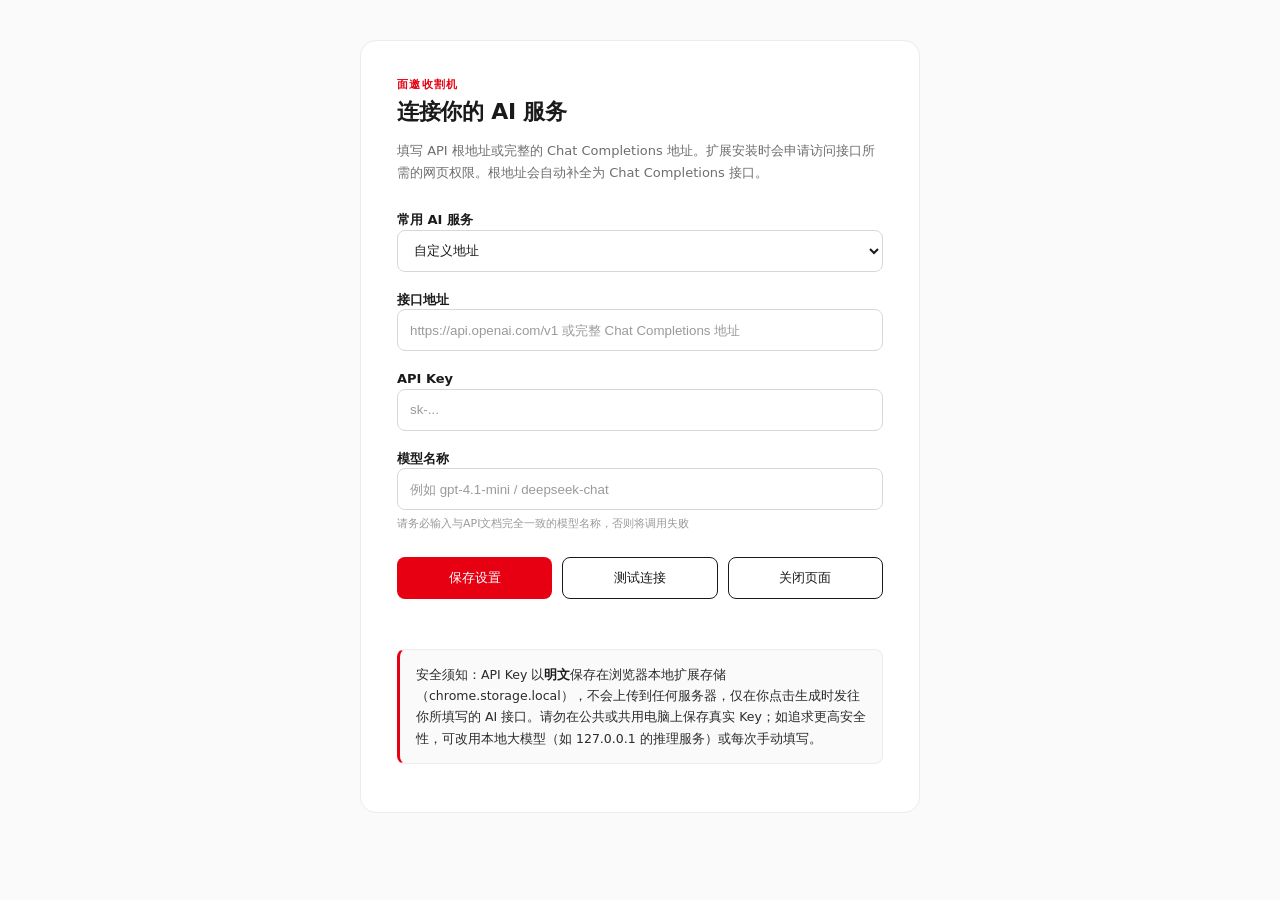
==== options.html @ 76c3f60a "feat: 面邀收割机 Chrome/Edge MV3 侧边栏扩展 - 基于岗位 JD 与简历本地生成面试准备、打招呼语、简历优化 - 纯前端零构建，数据不上传；两步串联（分析→准备）提升质量 - 设" ====
<!doctype html>
<html lang="zh-CN">
<head>
  <meta charset="UTF-8">
  <meta name="viewport" content="width=device-width,initial-scale=1.0">
  <title>设置</title>
  <link rel="stylesheet" href="styles.css">
</head>
<body class="options-body">
  <main class="options-card">
    <p class="eyebrow">面邀收割机</p>
    <h1>连接你的 AI 服务</h1>
    <p class="options-intro">填写 API 根地址或完整的 Chat Completions 地址。扩展安装时会申请访问接口所需的网页权限。根地址会自动补全为 Chat Completions 接口。</p>

    <label>
      常用 AI 服务
      <select id="api-preset">
        <option value="">自定义地址</option>
        <option value="https://api.openai.com/v1">OpenAI</option>
        <option value="https://api.deepseek.com/v1">DeepSeek</option>
        <option value="https://api.moonshot.cn/v1">Moonshot (Kimi)</option>
        <option value="https://open.bigmodel.cn/api/paas/v4">智谱 GLM</option>
        <option value="https://dashscope.aliyuncs.com/compatible-mode/v1">通义千问</option>
        <option value="https://ark.cn-beijing.volces.com/api/v3">豆包 (字节)</option>
        <option value="https://api.anthropic.com/v1">Anthropic (Claude)</option>
      </select>
    </label>

    <label>
      接口地址
      <input id="api-url" type="url" placeholder="https://api.openai.com/v1 或完整 Chat Completions 地址">
    </label>

    <label>
      API Key
      <input id="api-key" type="password" placeholder="sk-...">
    </label>

    <label>
      模型名称
      <input id="model" type="text" placeholder="例如 gpt-4.1-mini / deepseek-chat">
      <small class="model-hint">请务必输入与API文档完全一致的模型名称，否则将调用失败</small>
    </label>

    <div class="options-actions">
      <button id="save-settings" class="button button-primary">保存设置</button>
      <button id="test-connection" class="button button-secondary">测试连接</button>
      <button id="close-options" class="button button-secondary">关闭页面</button>
    </div>
    <p id="settings-status" class="status-message"></p>

    <p class="options-notice">
      安全须知：API Key 以<strong>明文</strong>保存在浏览器本地扩展存储（chrome.storage.local），不会上传到任何服务器，仅在你点击生成时发往你所填写的 AI 接口。请勿在公共或共用电脑上保存真实 Key；如追求更高安全性，可改用本地大模型（如 127.0.0.1 的推理服务）或每次手动填写。
    </p>
  </main>
  <script src="common.js"></script>
  <script src="options.js"></script>
</body>
</html>
---- styles.css ----
:root {
  --ink: #1A1A1A;
  --ink-2: #2B2B2B;
  --muted: #6E6E6E;
  --faint: #9A9A9A;
  --line: #ECECEC;
  --line-strong: #D8D8D8;
  --paper: #FFFFFF;
  --card: #FFFFFF;
  --soft: #FAFAFA;
  --accent: #E60012;
  --accent-dark: #C2000F;
  --accent-soft: #FDE8E8;
  --radius: 12px;
  --radius-sm: 8px;
  --radius-lg: 16px;
  font-family: -apple-system, BlinkMacSystemFont, "PingFang SC", "Microsoft YaHei", "Segoe UI", system-ui, sans-serif;
  color: var(--ink);
  -webkit-font-smoothing: antialiased;
}

* {
  box-sizing: border-box;
}

body {
  margin: 0;
  background: var(--paper);
  color: var(--ink);
  font-size: 14px;
  line-height: 1.5;
}

/* ── Side-panel layout ───────────────────────── */

.app-shell {
  width: 100%;
  max-width: 980px;
  min-height: 100dvh;
  margin: 0 auto;
  padding: 22px 20px 36px;
}

.topbar {
  display: flex;
  align-items: flex-start;
  gap: 12px;
  padding-bottom: 22px;
  border-bottom: 1px solid var(--line);
}

.brand-mark {
  width: 36px;
  height: 36px;
  display: grid;
  place-items: center;
  flex-shrink: 0;
}

.brand-mark img {
  display: block;
  width: 100%;
  height: 100%;
}

.topbar h1 {
  font-size: 22px;
  font-weight: 700;
  letter-spacing: -.3px;
  line-height: 1.25;
  margin: 2px 0 0;
  color: var(--ink);
}

.result-header h2,
.options-card h1 {
  font-size: 22px;
  font-weight: 700;
  letter-spacing: -.3px;
  line-height: 1.3;
  margin: 4px 0 0;
  color: var(--ink);
}

.eyebrow {
  margin: 0;
  color: var(--accent);
  font-size: 11px;
  font-weight: 700;
  letter-spacing: .12em;
}

.settings-link {
  margin-left: auto;
  color: var(--muted);
  font-size: 13px;
  text-decoration: none;
  padding: 4px 10px;
  border-radius: 999px;
  border: 1px solid var(--line);
  white-space: nowrap;
  transition: .15s;
}

.settings-link:hover,
.text-button:hover {
  color: var(--ink);
  border-color: var(--ink);
}

.panel-hint {
  margin: 6px 0 0;
  color: var(--muted);
  font-size: 13px;
  line-height: 1.55;
}

.copy-state {
  display: inline-block;
  margin: 10px 0 0;
  padding: 4px 10px;
  border-radius: 999px;
  background: var(--accent-soft);
  color: var(--accent);
  font-size: 11px;
  font-weight: 600;
}

/* ── Tabs ──────────────────────────────────── */

.tabs {
  display: flex;
  gap: 2px;
  border-bottom: 1px solid var(--line);
  margin: 0 0 2px;
  padding: 0 2px;
}

.tab {
  appearance: none;
  border: 0;
  background: transparent;
  padding: 11px 16px 13px;
  font: 600 14px inherit;
  color: var(--muted);
  cursor: pointer;
  border-bottom: 2px solid transparent;
  margin-bottom: -1px;
  transition: color .15s, border-color .15s;
}

.tab:hover {
  color: var(--ink);
}

.tab.is-active {
  color: var(--ink);
  border-bottom-color: var(--accent);
}

.tab-panel {
  padding-top: 20px;
}

/* ── Step headings ───────────────────────────── */

.workspace {
  padding: 20px 0 16px;
}

.step-heading {
  display: flex;
  align-items: flex-start;
  gap: 12px;
  margin-bottom: 14px;
}

.step-num {
  flex: none;
  width: 26px;
  height: 26px;
  border-radius: 50%;
  background: var(--ink);
  color: #fff;
  font-size: 12px;
  font-weight: 700;
  display: grid;
  place-items: center;
  margin-top: 1px;
}

.step-text {
  min-width: 0;
  flex: 1;
}

.step-heading h2 {
  font-size: 15px;
  font-weight: 700;
  margin: 0;
  color: var(--ink);
}

.step-heading em {
  font-size: 11px;
  font-style: normal;
  font-weight: 600;
  color: var(--muted);
  background: var(--soft);
  padding: 3px 8px;
  border-radius: 999px;
  border: 1px solid var(--line);
}

.step-sub {
  margin: 3px 0 0;
  font-size: 12px;
  color: var(--muted);
  line-height: 1.5;
}

.resume-workspace {
  border-top: 1px solid var(--line);
  padding-top: 24px;
  margin-top: 8px;
}

.job-heading {
  margin-bottom: 10px;
}

/* ── Inputs ──────────────────────────────────── */

textarea {
  display: block;
  width: 100%;
  height: 140px;
  resize: vertical;
  border: 1px solid var(--line-strong);
  border-radius: var(--radius);
  background: var(--card);
  padding: 14px 15px;
  color: var(--ink);
  font: 14px/1.65 inherit;
  outline: 0;
  transition: border-color .15s, box-shadow .15s;
}

textarea:focus,
input:focus,
select:focus {
  border-color: var(--accent);
  box-shadow: 0 0 0 3px rgba(230, 0, 18, .12);
}

textarea::placeholder,
input::placeholder {
  color: var(--faint);
}

input[type="text"],
input[type="password"],
input[type="url"] {
  display: block;
  width: 100%;
  height: 42px;
  border: 1px solid var(--line-strong);
  border-radius: var(--radius-sm);
  background: var(--card);
  padding: 0 12px;
  color: var(--ink);
  font: 14px inherit;
  outline: 0;
  transition: border-color .15s, box-shadow .15s;
}

select {
  display: block;
  width: 100%;
  height: 42px;
  border: 1px solid var(--line-strong);
  border-radius: var(--radius-sm);
  background: var(--card);
  color: var(--ink);
  padding: 0 12px;
  font: 14px inherit;
  cursor: pointer;
}

.textarea-wrap {
  position: relative;
}

.textarea-wrap textarea {
  padding-right: 44px;
}

.input-footer {
  display: flex;
  justify-content: space-between;
  gap: 12px;
  margin: 8px 2px 0;
  color: var(--faint);
  font-size: 11px;
}

.input-footer span:last-child {
  text-align: right;
}

/* ── Upload zone ─────────────────────────────── */

.upload-zone {
  min-height: 70px;
  border: 1px dashed var(--line-strong);
  border-radius: var(--radius);
  display: flex;
  align-items: center;
  gap: 12px;
  padding: 12px 15px;
  background: var(--paper);
  cursor: pointer;
  transition: .15s;
}

.upload-zone:hover {
  border-color: var(--accent);
  background: var(--accent-soft);
}

.upload-icon {
  width: 36px;
  height: 36px;
  display: grid;
  place-items: center;
  border-radius: 10px;
  background: var(--soft);
  color: var(--ink);
  border: 1px solid var(--line);
  font-weight: 700;
  font-size: 18px;
  flex-shrink: 0;
}

.upload-icon.type-pdf,
.upload-icon.type-word,
.upload-icon.type-md,
.upload-icon.type-txt {
  background: var(--ink);
  color: #fff;
  border-color: var(--ink);
  font-size: 13px;
}

.upload-text {
  flex: 1;
  min-width: 0;
}

.upload-zone strong,
.upload-zone small {
  display: block;
}

.upload-zone strong {
  font-size: 13px;
  font-weight: 600;
  color: var(--ink);
}

.upload-zone small {
  font-size: 11px;
  color: var(--muted);
  margin-top: 3px;
}

.file-note {
  min-height: 16px;
  margin: 8px 0 0;
  font-size: 12px;
  color: var(--muted);
}

/* ── Buttons ─────────────────────────────────── */

.action-row {
  display: flex;
  gap: 10px;
  margin-top: 16px;
}

.button {
  min-height: 42px;
  border-radius: var(--radius-sm);
  border: 1px solid transparent;
  padding: 0 18px;
  font: 600 13.5px inherit;
  cursor: pointer;
  transition: .12s;
  display: inline-flex;
  align-items: center;
  justify-content: center;
}

.button:active {
  transform: translateY(1px);
}

.button-primary {
  background: var(--accent);
  color: #fff;
}

.button-primary:hover {
  background: var(--accent-dark);
}

.button-secondary {
  background: var(--paper);
  border-color: var(--ink);
  color: var(--ink);
}

.button-secondary:hover {
  background: var(--ink);
  color: #fff;
}

.text-button {
  border: 0;
  background: transparent;
  color: var(--muted);
  font: 600 12px inherit;
  cursor: pointer;
  padding: 4px 0;
  transition: color .12s;
}

.result-actions {
  display: flex;
  align-items: center;
  gap: 14px;
  flex-shrink: 0;
}

.text-button.export {
  color: var(--accent);
}

.text-button.export:hover {
  color: #b3000e;
}

/* 结果头部操作按钮：做成清晰的胶囊，避免被误认为纯文本 */
.result-actions .text-button {
  border: 1px solid var(--line-strong);
  border-radius: 999px;
  padding: 6px 14px;
  background: var(--paper);
  color: var(--ink);
  font-size: 12.5px;
  line-height: 1.4;
}

.result-actions .text-button:hover {
  border-color: var(--ink);
  color: var(--ink);
}

.result-actions .text-button.export {
  color: var(--accent);
  border-color: var(--accent);
}

.result-actions .text-button.export:hover {
  background: var(--accent);
  color: #fff;
  border-color: var(--accent);
}

.cancel-button {
  margin-left: auto;
  border: 0;
  background: transparent;
  color: var(--muted);
  font: 600 12px inherit;
  cursor: pointer;
  padding: 4px 0;
}

.cancel-button:hover {
  color: var(--accent);
}

.clear-job {
  position: absolute;
  right: 10px;
  bottom: 10px;
  width: 26px;
  height: 26px;
  border: 0;
  border-radius: 7px;
  background: transparent;
  color: var(--faint);
  font: 400 20px/20px Arial, sans-serif;
  cursor: pointer;
  display: grid;
  place-items: center;
}

.clear-resume {
  position: static;
  flex: none;
  margin-left: auto;
  width: 26px;
  height: 26px;
  border: 0;
  border-radius: 7px;
  background: transparent;
  color: var(--faint);
  font: 400 20px/20px Arial, sans-serif;
  cursor: pointer;
  display: grid;
  place-items: center;
}

.clear-job:hover,
.clear-resume:hover {
  background: var(--soft);
  color: var(--ink);
}

.status-message {
  min-height: 18px;
  margin: 10px 0 0;
  font-size: 12px;
  color: var(--muted);
}

/* ── Empty state ─────────────────────────────── */

.empty-state {
  border-top: 1px solid var(--line);
  padding: 32px 0 14px;
}

.empty-line {
  height: 10px;
  width: 42%;
  border-radius: 999px;
  background: var(--soft);
  margin-bottom: 10px;
}

.empty-line.short {
  width: 28%;
  margin-bottom: 18px;
}

.empty-state p {
  margin: 0;
  color: var(--muted);
  font-size: 13px;
}

/* ── Results ─────────────────────────────────── */

.results {
  border-top: 1px solid var(--line);
  padding-top: 22px;
}

.result-card {
  border: 1px solid var(--line);
  border-radius: var(--radius-lg);
  background: var(--card);
  box-shadow: 0 1px 3px rgba(0, 0, 0, .05);
  padding: 2px 16px;
}

.result-header {
  display: flex;
  justify-content: space-between;
  align-items: flex-start;
  margin-bottom: 16px;
  gap: 12px;
}

.result-section {
  background: transparent;
  border: 0;
  border-bottom: 1px solid var(--line);
  border-radius: 0;
  padding: 16px 2px;
  margin: 0;
  position: relative;
  box-shadow: none;
}

.result-section:last-child {
  border-bottom: 0;
}

.result-section.divider {
  background: var(--ink);
  border: 0;
  border-radius: var(--radius-sm);
  text-align: center;
  padding: 11px 14px;
  margin: 14px 2px;
  color: #fff;
}

.result-section.divider h3 {
  color: #fff;
  margin: 0;
  font-size: 12.5px;
  letter-spacing: .1em;
  font-weight: 600;
}

.result-section.divider h3::after {
  content: none;
}

.result-section.divider .copy-section {
  display: none;
}

.result-section.paragraph {
  background: transparent;
  border: 0;
  border-bottom: 1px solid var(--line);
  padding: 14px 2px;
  margin: 0;
}

.result-section.paragraph:last-child {
  border-bottom: 0;
}

.result-section.paragraph h3 {
  font-size: 14px;
  font-weight: 700;
  color: var(--ink);
  margin: 0 0 6px;
  cursor: default;
}

.result-section.paragraph h3::after {
  content: none;
}

.result-section.paragraph p {
  color: var(--ink-2);
  font-size: 13px;
  line-height: 1.68;
  margin: 0 0 8px;
  white-space: pre-wrap;
}

.result-section.paragraph .copy-section {
  display: none;
}

.result-section.suggestion {
  border-left: 3px solid var(--accent);
  background: var(--accent-soft);
  border-radius: var(--radius-sm);
  padding: 14px 16px;
  margin: 14px 2px;
  border-bottom: 0;
}

.result-section h3 {
  font-size: 14px;
  font-weight: 700;
  margin: 0 0 10px;
  cursor: pointer;
  user-select: none;
  display: flex;
  justify-content: space-between;
  align-items: center;
  gap: 8px;
  color: var(--ink);
}

/* 超长板块：标题吸顶，滚动时始终能看到当前在看哪一块 */
.result-section:not(.paragraph):not(.divider) h3 {
  position: sticky;
  top: 0;
  background: var(--card);
  z-index: 2;
  padding-top: 2px;
  box-shadow: 0 8px 8px -8px rgba(0, 0, 0, .1);
}

.result-section h3::after {
  content: '收起';
  font-size: 11px;
  font-weight: 500;
  color: var(--faint);
  flex-shrink: 0;
}

.result-section.collapsed h3 {
  margin-bottom: 0;
}

.result-section.collapsed h3::after {
  content: '展开';
}

.result-section.collapsed p,
.result-section.collapsed ul {
  display: none;
}

.result-section p,
.result-section li {
  font-size: 13.5px;
  line-height: 1.72;
  color: var(--ink-2);
  overflow-wrap: break-word;
  word-break: break-word;
}

.result-section p {
  margin: 0;
  white-space: pre-wrap;
}

.result-section ul {
  padding-left: 16px;
  margin: 0;
  border-left: 2px solid var(--line-strong);
}

.result-section li {
  padding-left: 4px;
}

.result-section li + li {
  margin-top: 10px;
}

.result-section li::marker {
  color: var(--accent);
}

.result-section li strong {
  color: var(--ink);
  font-weight: 700;
}

.result-section .copy-section {
  position: relative;
  width: 24px;
  height: 24px;
  border: 0;
  border-radius: 6px;
  background: transparent;
  cursor: pointer;
  opacity: .45;
  transition: opacity .15s, background .12s;
  display: grid;
  place-items: center;
  padding: 0;
  margin-right: 6px;
  flex-shrink: 0;
}

.result-section .copy-section img {
  width: 14px;
  height: 14px;
  display: block;
  opacity: .55;
  filter: grayscale(1);
}

.result-section:hover .copy-section {
  opacity: 1;
}

.result-section .copy-section:hover {
  background: var(--soft);
}

.result-section .copy-section:hover img {
  opacity: 1;
}

.result-section .copy-section::after {
  content: '已复制';
  position: absolute;
  top: -26px;
  right: 0;
  background: var(--ink);
  color: #fff;
  font-size: 10px;
  padding: 3px 7px;
  border-radius: 4px;
  white-space: nowrap;
  pointer-events: none;
  opacity: 0;
  transition: opacity .2s;
}

.result-section .copy-section.copied::after {
  opacity: 1;
}

.result-section.collapsed .copy-section {
  display: none;
}

/* ── Loading shimmer ─────────────────────────── */

.loading-card {
  background: var(--card);
  border: 1px solid var(--line);
  border-radius: var(--radius);
  padding: 16px;
  margin-bottom: 10px;
}

.loading-card i {
  height: 11px;
  display: block;
  border-radius: 999px;
  background: linear-gradient(90deg, #F0F0F0, #FAFAFA, #F0F0F0);
  background-size: 200% 100%;
  animation: shine 1.2s infinite;
  margin-bottom: 10px;
}

.loading-card i:nth-child(2) {
  width: 84%;
}

.loading-card i:nth-child(3) {
  width: 66%;
  margin-bottom: 0;
}

@keyframes shine {
  to {
    background-position: -200% 0;
  }
}

/* ── Generating status ───────────────────────── */

.generating-status {
  display: flex;
  align-items: center;
  gap: 12px;
  margin: 14px 0 4px;
  padding: 14px 16px;
  border: 1px solid var(--line);
  border-radius: var(--radius);
  background: var(--soft);
}

.generation-mark {
  width: 8px;
  height: 8px;
  border-radius: 50%;
  background: var(--accent);
  box-shadow: 0 0 0 4px rgba(230, 0, 18, .14);
  flex: none;
  animation: pulse 1.4s ease-in-out infinite;
}

@keyframes pulse {
  0%, 100% {
    box-shadow: 0 0 0 4px rgba(230, 0, 18, .14);
  }
  50% {
    box-shadow: 0 0 0 7px rgba(230, 0, 18, .06);
  }
}

.generating-status strong {
  display: block;
  font-size: 12.5px;
  color: var(--ink);
  font-weight: 600;
}

.generating-status p {
  min-height: 18px;
  margin: 3px 0 0;
  color: var(--muted);
  font-size: 12px;
  line-height: 1.45;
  animation: message-in .25s ease;
}

@keyframes message-in {
  from {
    opacity: 0;
    transform: translateY(2px);
  }
  to {
    opacity: 1;
    transform: translateY(0);
  }
}

@media (prefers-reduced-motion: reduce) {
  .generating-status p,
  .generation-mark {
    animation: none;
  }
}

/* ── Options page ────────────────────────────── */

.options-body {
  min-height: 100vh;
  display: grid;
  place-items: start center;
  padding: 40px 20px;
  background: var(--soft);
}

.options-card {
  width: min(560px, 100%);
  padding: 36px;
  border: 1px solid var(--line);
  border-radius: var(--radius-lg);
  background: var(--card);
}

.options-intro {
  font-size: 13px;
  line-height: 1.7;
  color: var(--muted);
  margin: 14px 0 26px;
}

.options-card label {
  display: block;
  font-size: 13px;
  font-weight: 600;
  margin: 18px 0 0;
  color: var(--ink);
}

.options-actions {
  display: flex;
  gap: 10px;
  margin-top: 24px;
}

.options-actions .button {
  flex: 1;
}

.options-card .button {
  margin-top: 0;
}

.model-hint {
  display: block;
  font-size: 11px;
  color: var(--faint);
  font-weight: 400;
  margin-top: 6px;
}

/* ── Footer ──────────────────────────────────── */

.app-footer {
  margin-top: 30px;
  padding-top: 14px;
  border-top: 1px solid var(--line);
  text-align: center;
  font-size: 11px;
  color: var(--faint);
}

.app-footer .copy-state {
  display: inline;
  margin: 0;
  padding: 0;
  background: transparent;
  color: var(--faint);
  font-weight: 500;
}

/* ── Responsive ──────────────────────────────── */

@media (max-width: 600px) {
  .app-shell {
    padding: 18px 14px 28px;
  }

  .topbar h1 {
    font-size: 19px;
  }

  .panel-hint {
    font-size: 12.5px;
  }

  .action-row {
    flex-direction: column;
  }

  .button {
    width: 100%;
  }

  .options-card {
    padding: 24px;
  }
}

/* ── 设置页安全须知 ──────────────────── */

.options-notice {
  margin-top: 22px;
  padding: 14px 16px;
  border: 1px solid var(--line);
  border-left: 3px solid var(--accent);
  border-radius: var(--radius-sm);
  background: var(--soft);
  font-size: 12.5px;
  line-height: 1.7;
  color: var(--ink-2);
}
.options-notice strong {
  color: var(--ink);
  font-weight: 700;
}
.button-sm {
  padding: 9px 16px;
  font-size: 13px;
  flex-shrink: 0;
}
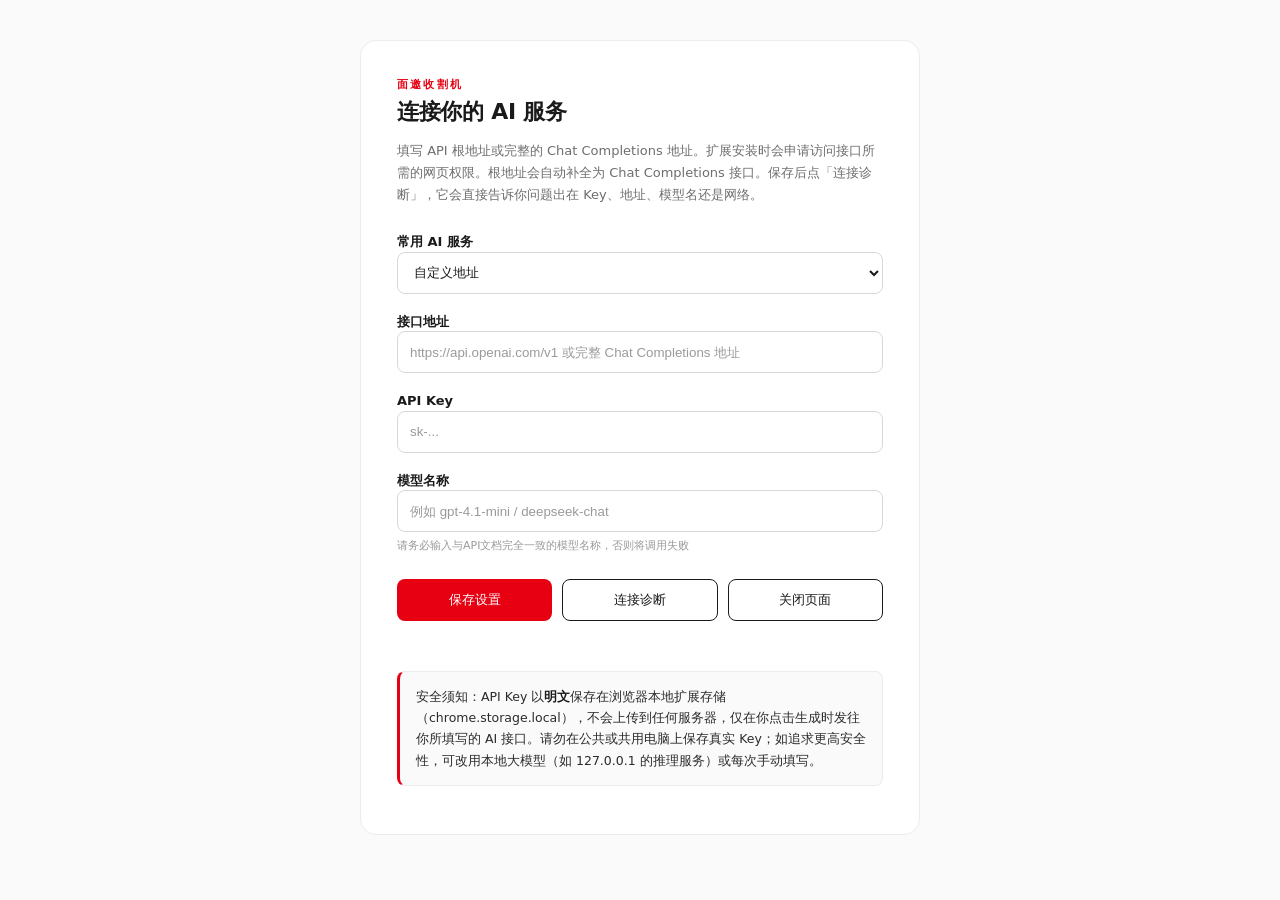
==== commit c299ab85: "feat: v1.5.3 — 网申预填四轮真机修复 + 简历结构化提取重做 网申预填（v1.3 → v1.5.3，依据三轮真实网申页诊断报告迭代）： - 通用语义引擎 form-fill.js：52 " ====
--- a/options.html
+++ b/options.html
@@ -10,7 +10,7 @@
   <main class="options-card">
     <p class="eyebrow">面邀收割机</p>
     <h1>连接你的 AI 服务</h1>
-    <p class="options-intro">填写 API 根地址或完整的 Chat Completions 地址。扩展安装时会申请访问接口所需的网页权限。根地址会自动补全为 Chat Completions 接口。</p>
+    <p class="options-intro">填写 API 根地址或完整的 Chat Completions 地址。扩展安装时会申请访问接口所需的网页权限。根地址会自动补全为 Chat Completions 接口。保存后点「连接诊断」，它会直接告诉你问题出在 Key、地址、模型名还是网络。</p>
 
     <label>
       常用 AI 服务
@@ -44,7 +44,7 @@
 
     <div class="options-actions">
       <button id="save-settings" class="button button-primary">保存设置</button>
-      <button id="test-connection" class="button button-secondary">测试连接</button>
+      <button id="test-connection" class="button button-secondary">连接诊断</button>
       <button id="close-options" class="button button-secondary">关闭页面</button>
     </div>
     <p id="settings-status" class="status-message"></p>
--- a/styles.css
+++ b/styles.css
@@ -10,7 +10,8 @@
   --soft: #FAFAFA;
   --accent: #E60012;
   --accent-dark: #C2000F;
-  --accent-soft: #FDE8E8;
+  --accent-soft: #FCE4E7;
+  --serif: "Songti SC","STSong","SimSun",ui-serif,Georgia,"Times New Roman",serif;
   --radius: 12px;
   --radius-sm: 8px;
   --radius-lg: 16px;
@@ -45,8 +46,8 @@
   display: flex;
   align-items: flex-start;
   gap: 12px;
-  padding-bottom: 22px;
-  border-bottom: 1px solid var(--line);
+  padding-bottom: 20px;
+  border-bottom: 1px solid var(--ink);
 }
 
 .brand-mark {
@@ -64,11 +65,12 @@
 }
 
 .topbar h1 {
-  font-size: 22px;
-  font-weight: 700;
-  letter-spacing: -.3px;
-  line-height: 1.25;
-  margin: 2px 0 0;
+  font-family: var(--serif);
+  font-size: 25px;
+  font-weight: 800;
+  letter-spacing: -.01em;
+  line-height: 1.15;
+  margin: 5px 0 0;
   color: var(--ink);
 }
 
@@ -87,7 +89,7 @@
   color: var(--accent);
   font-size: 11px;
   font-weight: 700;
-  letter-spacing: .12em;
+  letter-spacing: .2em;
 }
 
 .settings-link {
@@ -126,40 +128,229 @@
   font-weight: 600;
 }
 
-/* ── Tabs ──────────────────────────────────── */
-
-.tabs {
-  display: flex;
-  gap: 2px;
-  border-bottom: 1px solid var(--line);
-  margin: 0 0 2px;
-  padding: 0 2px;
-}
-
-.tab {
+/* ── 向导步骤条 ───────────────────────────────── */
+
+.steps {
+  display: flex;
+  align-items: center;
+  gap: 8px;
+  padding: 14px 2px 0;
+}
+
+.step-chip {
   appearance: none;
   border: 0;
   background: transparent;
-  padding: 11px 16px 13px;
-  font: 600 14px inherit;
-  color: var(--muted);
+  padding: 4px 2px;
+  display: flex;
+  align-items: baseline;
+  gap: 6px;
   cursor: pointer;
-  border-bottom: 2px solid transparent;
-  margin-bottom: -1px;
-  transition: color .15s, border-color .15s;
-}
-
-.tab:hover {
-  color: var(--ink);
-}
-
-.tab.is-active {
-  color: var(--ink);
-  border-bottom-color: var(--accent);
-}
-
-.tab-panel {
-  padding-top: 20px;
+  color: var(--muted);
+  transition: color .15s;
+}
+
+.step-chip-num {
+  font-family: var(--serif);
+  font-size: 15px;
+  font-weight: 800;
+  line-height: 1;
+  color: var(--muted);
+  transition: color .15s;
+}
+
+.step-chip-label {
+  font-size: 12px;
+  font-weight: 600;
+  letter-spacing: .02em;
+  white-space: nowrap;
+}
+
+.step-line {
+  flex: 1;
+  height: 1px;
+  min-width: 10px;
+  background: var(--line);
+}
+
+.step-chip:hover {
+  color: var(--ink);
+}
+
+/* 已完成：红色编号，作为"已填好"的信号 */
+.step-chip.is-done .step-chip-num {
+  color: var(--accent);
+}
+
+.step-chip.is-done {
+  color: var(--ink);
+}
+
+/* 当前步：加粗 + 红色下划线，呼应导出页章节标题 */
+.step-chip.is-active {
+  color: var(--ink);
+}
+
+.step-chip.is-active .step-chip-num {
+  color: var(--accent);
+}
+
+.step-chip.is-active .step-chip-label {
+  font-weight: 700;
+  box-shadow: inset 0 -2px 0 var(--accent);
+}
+
+/* ── 向导面板 ─────────────────────────────────── */
+
+.wizard-step {
+  padding: 18px 0 4px;
+  border-bottom: 1px solid var(--line);
+}
+
+/* 最后一步不画下边框：紧跟其后的结果区自带 border-top，避免出现间隔的双线 */
+#step-output {
+  border-bottom: 0;
+}
+
+.step-tag {
+  flex: none;
+  font-size: 11px;
+  font-weight: 600;
+  color: var(--muted);
+  background: var(--soft);
+  padding: 3px 9px;
+  border-radius: 999px;
+  border: 1px solid var(--line);
+  margin-top: 3px;
+  white-space: nowrap;
+}
+
+.step-tag.is-ok {
+  color: var(--accent);
+  background: var(--accent-soft);
+  border-color: transparent;
+}
+
+/* 折叠态：已完成的步骤收成一行摘要，省侧边栏纵向空间 */
+.step-collapsed {
+  display: flex;
+  align-items: center;
+  gap: 10px;
+  padding: 2px 0 4px;
+}
+
+.step-collapsed-text {
+  flex: 1;
+  min-width: 0;
+  margin: 0;
+  font-size: 12px;
+  color: var(--muted);
+  line-height: 1.5;
+  overflow: hidden;
+  text-overflow: ellipsis;
+  display: -webkit-box;
+  -webkit-line-clamp: 2;
+  -webkit-box-orient: vertical;
+}
+
+.step-actions {
+  display: flex;
+  align-items: center;
+  gap: 10px;
+  margin-top: 14px;
+}
+
+.step-actions .button-primary {
+  flex: 1;
+}
+
+.step-skip {
+  flex: none;
+}
+
+/* 折叠态下隐藏步骤标题，避免与摘要行重复占位 */
+.wizard-step.is-collapsed .step-heading,
+.wizard-step.is-collapsed .step-body {
+  display: none;
+}
+
+/* ── 产出卡片 ─────────────────────────────────── */
+
+.output-grid {
+  display: flex;
+  flex-direction: column;
+  gap: 9px;
+}
+
+.output-card {
+  appearance: none;
+  display: flex;
+  align-items: center;
+  gap: 12px;
+  width: 100%;
+  text-align: left;
+  padding: 13px 14px;
+  background: #fff;
+  border: 1px solid var(--line);
+  border-radius: var(--radius);
+  cursor: pointer;
+  font: inherit;
+  color: var(--ink);
+  transition: border-color .15s, box-shadow .15s, transform .15s;
+}
+
+.output-card:hover:not(:disabled) {
+  border-color: var(--accent);
+  box-shadow: 0 6px 18px rgba(0, 0, 0, .07);
+  transform: translateY(-1px);
+}
+
+.output-card:disabled {
+  cursor: not-allowed;
+  opacity: .55;
+}
+
+.output-idx {
+  flex: none;
+  font-family: var(--serif);
+  font-size: 19px;
+  font-weight: 800;
+  color: var(--accent);
+  line-height: 1;
+  min-width: 24px;
+}
+
+.output-text {
+  flex: 1;
+  min-width: 0;
+  display: flex;
+  flex-direction: column;
+  gap: 3px;
+}
+
+.output-text strong {
+  font-family: var(--serif);
+  font-size: 14.5px;
+  font-weight: 800;
+  letter-spacing: -.01em;
+}
+
+.output-text small {
+  font-size: 11.5px;
+  color: var(--muted);
+  line-height: 1.45;
+}
+
+.output-state {
+  flex: none;
+  font-size: 11px;
+  font-weight: 600;
+  color: var(--muted);
+  white-space: nowrap;
+}
+
+.output-state.is-ready {
+  color: var(--accent);
 }
 
 /* ── Step headings ───────────────────────────── */
@@ -177,16 +368,13 @@
 
 .step-num {
   flex: none;
-  width: 26px;
-  height: 26px;
-  border-radius: 50%;
-  background: var(--ink);
-  color: #fff;
-  font-size: 12px;
-  font-weight: 700;
-  display: grid;
-  place-items: center;
-  margin-top: 1px;
+  font-family: var(--serif);
+  font-size: 27px;
+  font-weight: 800;
+  color: var(--accent);
+  line-height: .9;
+  margin-top: 2px;
+  min-width: 30px;
 }
 
 .step-text {
@@ -195,8 +383,10 @@
 }
 
 .step-heading h2 {
-  font-size: 15px;
-  font-weight: 700;
+  font-family: var(--serif);
+  font-size: 17px;
+  font-weight: 800;
+  letter-spacing: -.01em;
   margin: 0;
   color: var(--ink);
 }
@@ -379,6 +569,701 @@
   margin: 8px 0 0;
   font-size: 12px;
   color: var(--muted);
+}
+
+/* ── 从当前页面抓取 JD ──────────────────────── */
+
+.grab-row {
+  display: flex;
+  align-items: center;
+  gap: 12px;
+  margin-top: 10px;
+}
+
+.grab-row .button {
+  flex: none;
+}
+
+/* ── 结构化简历面板 ──────────────────────────── */
+
+.profile-panel {
+  margin-top: 14px;
+  border: 1px solid var(--line);
+  border-left: 3px solid var(--accent);
+  border-radius: var(--radius);
+  background: var(--soft);
+  padding: 13px 14px 12px;
+}
+
+.profile-head {
+  display: flex;
+  align-items: flex-start;
+  gap: 10px;
+}
+
+.profile-head-text {
+  flex: 1;
+  min-width: 0;
+}
+
+.profile-head .eyebrow {
+  margin: 0 0 3px;
+  font-size: 10px;
+}
+
+/* 解析按钮 + 状态徽标同处一行：点完立刻在视线原位看到结果 */
+.profile-head-action {
+  flex: none;
+  display: flex;
+  align-items: center;
+  gap: 8px;
+}
+
+.profile-summary {
+  margin: 0;
+  font-size: 12.5px;
+  font-weight: 600;
+  color: var(--ink);
+  word-break: break-word;
+}
+
+.profile-parse {
+  flex: none;
+  white-space: nowrap;
+}
+
+/* 状态徽标：待解析 / 解析中 / 已解析 / 未识别到内容 */
+.profile-state {
+  flex: none;
+  display: inline-flex;
+  align-items: center;
+  gap: 5px;
+  font-size: 10px;
+  font-weight: 700;
+  letter-spacing: .06em;
+  padding: 2px 7px;
+  border-radius: 999px;
+  white-space: nowrap;
+  border: 1px solid var(--line-strong);
+  color: var(--muted);
+  background: var(--paper);
+}
+
+.profile-state[data-state="parsing"] {
+  border-color: var(--accent);
+  color: var(--accent);
+  background: var(--accent-soft);
+}
+
+.profile-state[data-state="parsing"]::before {
+  content: "";
+  width: 5px;
+  height: 5px;
+  border-radius: 50%;
+  background: var(--accent);
+  animation: pf-pulse 1s ease-in-out infinite;
+}
+
+@keyframes pf-pulse {
+  0%, 100% { opacity: 1; }
+  50% { opacity: .25; }
+}
+
+.profile-state[data-state="ready"] {
+  border-color: var(--accent);
+  color: var(--paper);
+  background: var(--accent);
+}
+
+.profile-state[data-state="empty"] {
+  border-color: var(--line-strong);
+  color: var(--ink-2);
+  background: var(--accent-soft);
+}
+
+/* 「数据在哪里」常驻说明 */
+.profile-where {
+  margin: 7px 0 0;
+  font-size: 10.5px;
+  color: var(--faint);
+  line-height: 1.5;
+}
+
+/* 结果横幅：永远在字段列表之前，不会被展开的字段挤出视野 */
+.profile-result {
+  display: flex;
+  align-items: flex-start;
+  gap: 9px;
+  margin-top: 9px;
+  padding: 9px 11px;
+  border: 1px solid var(--line);
+  border-left: 3px solid var(--muted);
+  border-radius: var(--radius-sm);
+  background: var(--paper);
+}
+
+.profile-result-mark {
+  flex: none;
+  width: 16px;
+  height: 16px;
+  margin-top: 1px;
+  border-radius: 50%;
+  font-size: 10px;
+  font-weight: 700;
+  line-height: 16px;
+  text-align: center;
+  color: var(--paper);
+  background: var(--muted);
+}
+
+.profile-result-body {
+  flex: 1;
+  min-width: 0;
+}
+
+.profile-result-body strong {
+  display: block;
+  font-size: 12px;
+  font-weight: 700;
+  color: var(--ink);
+  line-height: 1.45;
+}
+
+.profile-result-body p {
+  margin: 3px 0 0;
+  font-size: 11px;
+  color: var(--muted);
+  line-height: 1.55;
+}
+
+.profile-result-body p:empty {
+  display: none;
+}
+
+.profile-result[data-kind="ok"] {
+  border-left-color: var(--accent);
+  background: var(--accent-soft);
+}
+
+.profile-result[data-kind="ok"] .profile-result-mark {
+  background: var(--accent);
+}
+
+.profile-result[data-kind="ok"] .profile-result-mark::before {
+  content: "✓";
+}
+
+.profile-result[data-kind="warn"] {
+  border-left-color: #C08A00;
+}
+
+.profile-result[data-kind="warn"] .profile-result-mark {
+  background: #C08A00;
+}
+
+.profile-result[data-kind="warn"] .profile-result-mark::before {
+  content: "!";
+}
+
+.profile-result[data-kind="error"] {
+  border-left-color: var(--accent-dark);
+}
+
+.profile-result[data-kind="error"] .profile-result-mark {
+  background: var(--accent-dark);
+}
+
+.profile-result[data-kind="error"] .profile-result-mark::before {
+  content: "×";
+}
+
+.profile-result[data-kind="info"] .profile-result-mark::before {
+  content: "i";
+}
+
+/* 保存状态：紧挨「保存修改」，让「改了存没存」有个明确答案 */
+.profile-savestate {
+  flex: none;
+  font-size: 10.5px;
+  color: var(--faint);
+  letter-spacing: .02em;
+}
+
+.profile-savestate[data-kind="pending"] {
+  color: var(--accent);
+}
+
+.profile-savestate[data-kind="ok"]::before {
+  content: "✓ ";
+  font-weight: 700;
+}
+
+/* 完成度进度条 */
+.profile-meter {
+  height: 4px;
+  margin: 10px 0 12px;
+  border-radius: 2px;
+  background: var(--line);
+  overflow: hidden;
+}
+
+.profile-meter span {
+  display: block;
+  height: 100%;
+  width: 0;
+  background: var(--accent);
+  border-radius: 2px;
+  transition: width .3s ease;
+}
+
+.profile-groups {
+  display: grid;
+  gap: 12px;
+}
+
+.pf-group {
+  background: var(--paper);
+  border: 1px solid var(--line);
+  border-radius: var(--radius-sm);
+  padding: 11px 12px 12px;
+}
+
+.pf-group-head {
+  display: flex;
+  align-items: center;
+  justify-content: space-between;
+  gap: 8px;
+  margin-bottom: 9px;
+  padding-bottom: 7px;
+  border-bottom: 1px solid var(--line);
+}
+
+.pf-group-head h4 {
+  margin: 0;
+  display: flex;
+  align-items: baseline;
+  gap: 7px;
+  font-family: var(--serif);
+  font-size: 13.5px;
+  font-weight: 700;
+  letter-spacing: .01em;
+  color: var(--ink);
+}
+
+/* 分组命中数：一眼看到「解析出了什么」，不用自己数输入框 */
+.pf-group-count {
+  flex: none;
+  font-family: -apple-system, BlinkMacSystemFont, "PingFang SC", "Microsoft YaHei", "Segoe UI", system-ui, sans-serif;
+  font-size: 10px;
+  font-weight: 600;
+  letter-spacing: .03em;
+  color: var(--accent);
+  background: var(--accent-soft);
+  border-radius: 999px;
+  padding: 1px 6px;
+}
+
+.pf-add {
+  flex: none;
+  border: 1px solid var(--line-strong);
+  background: var(--paper);
+  color: var(--ink);
+  border-radius: 999px;
+  padding: 2px 9px;
+  font-size: 11px;
+  cursor: pointer;
+  transition: .15s;
+}
+
+.pf-add:hover {
+  border-color: var(--accent);
+  color: var(--accent);
+}
+
+.pf-rows {
+  display: grid;
+  gap: 7px;
+}
+
+.pf-row {
+  display: grid;
+  gap: 3px;
+}
+
+.pf-row label {
+  font-size: 11px;
+  font-weight: 600;
+  letter-spacing: .02em;
+  color: var(--muted);
+  display: flex;
+  align-items: center;
+  gap: 5px;
+}
+
+.pf-row label i {
+  font-style: normal;
+  font-size: 9.5px;
+  font-weight: 700;
+  letter-spacing: .06em;
+  color: var(--accent);
+  border: 1px solid var(--accent);
+  border-radius: 3px;
+  padding: 0 3px;
+  line-height: 1.4;
+}
+
+.pf-input {
+  width: 100%;
+  border: 1px solid var(--line-strong);
+  border-radius: 6px;
+  padding: 6px 9px;
+  font-size: 12.5px;
+  font-family: inherit;
+  color: var(--ink);
+  background: var(--paper);
+  transition: border-color .15s, box-shadow .15s;
+  resize: vertical;
+}
+
+.pf-input:focus {
+  outline: none;
+  border-color: var(--accent);
+  box-shadow: 0 0 0 2px var(--accent-soft);
+}
+
+.pf-input::placeholder {
+  color: #BDBDBD;
+}
+
+.pf-row.is-sensitive .pf-input {
+  border-style: dashed;
+}
+
+.pf-note {
+  margin: 8px 0 0;
+  font-size: 11px;
+  color: var(--faint);
+  line-height: 1.5;
+}
+
+/* 数组类经历：卡片 + 编号 */
+.pf-item {
+  border: 1px solid var(--line);
+  border-radius: var(--radius-sm);
+  padding: 9px 10px 10px;
+  margin-bottom: 8px;
+  background: var(--soft);
+}
+
+.pf-item:last-of-type {
+  margin-bottom: 0;
+}
+
+.pf-item-head {
+  display: flex;
+  align-items: center;
+  gap: 7px;
+  margin-bottom: 7px;
+}
+
+.pf-item-idx {
+  font-family: var(--serif);
+  font-size: 15px;
+  font-weight: 700;
+  color: var(--accent);
+  line-height: 1;
+}
+
+.pf-item-title {
+  flex: 1;
+  font-size: 11.5px;
+  font-weight: 600;
+  color: var(--muted);
+  letter-spacing: .02em;
+}
+
+.pf-remove {
+  flex: none;
+  width: 20px;
+  height: 20px;
+  display: grid;
+  place-items: center;
+  border: 1px solid var(--line-strong);
+  border-radius: 50%;
+  background: var(--paper);
+  color: var(--muted);
+  font-size: 13px;
+  line-height: 1;
+  cursor: pointer;
+  transition: .15s;
+}
+
+.pf-remove:hover {
+  border-color: var(--accent);
+  color: var(--accent);
+  background: var(--accent-soft);
+}
+
+.profile-toggle {
+  display: flex;
+  align-items: flex-start;
+  gap: 7px;
+  margin: 12px 0 0;
+  font-size: 11.5px;
+  color: var(--muted);
+  line-height: 1.5;
+  cursor: pointer;
+}
+
+.profile-toggle input {
+  flex: none;
+  margin: 2px 0 0;
+  accent-color: var(--accent);
+}
+
+.profile-actions {
+  display: flex;
+  align-items: center;
+  gap: 10px;
+  margin-top: 12px;
+  padding-top: 11px;
+  border-top: 1px solid var(--line);
+}
+
+/* 清空是破坏性操作，推到右侧与保存拉开距离，避免误触 */
+.profile-actions #profile-clear {
+  margin-left: auto;
+}
+
+.profile-hint {
+  margin: 9px 0 0;
+  font-size: 11.5px;
+  color: var(--muted);
+  line-height: 1.55;
+}
+
+.profile-panel .generating-status {
+  margin: 10px 0 0;
+}
+
+.profile-panel .status-message {
+  margin: 8px 0 0;
+}
+
+/* ── 网申预填面板 ─────────────────────────────── */
+
+.autofill-panel {
+  margin-top: 14px;
+  border: 1px solid var(--line);
+  border-left: 3px solid var(--accent);
+  border-radius: var(--radius);
+  background: var(--soft);
+  padding: 13px 14px 12px;
+}
+
+.autofill-head {
+  display: flex;
+  align-items: flex-start;
+  gap: 10px;
+}
+
+.autofill-head > div {
+  flex: 1;
+  min-width: 0;
+}
+
+.autofill-head .eyebrow {
+  margin: 0 0 3px;
+  font-size: 10px;
+}
+
+.autofill-site {
+  margin: 0;
+  font-family: var(--serif);
+  font-size: 14px;
+  font-weight: 700;
+  color: var(--ink);
+  letter-spacing: -.01em;
+  word-break: break-all;
+}
+
+#autofill-rescan {
+  flex: none;
+  white-space: nowrap;
+}
+
+.autofill-summary {
+  margin: 9px 0 0;
+  font-size: 11.5px;
+  color: var(--muted);
+  line-height: 1.55;
+}
+
+.autofill-block {
+  margin-top: 11px;
+  background: var(--paper);
+  border: 1px solid var(--line);
+  border-radius: var(--radius-sm);
+  padding: 10px 11px;
+}
+
+.autofill-block-head {
+  display: flex;
+  align-items: baseline;
+  justify-content: space-between;
+  gap: 8px;
+  padding-bottom: 7px;
+  border-bottom: 1px solid var(--line);
+}
+
+.autofill-block-head h4 {
+  margin: 0;
+  font-family: var(--serif);
+  font-size: 12px;
+  font-weight: 700;
+  color: var(--ink);
+  letter-spacing: .02em;
+}
+
+.autofill-block-head span {
+  font-size: 10.5px;
+  font-weight: 600;
+  color: var(--accent);
+  letter-spacing: .04em;
+}
+
+.autofill-list {
+  display: grid;
+  gap: 1px;
+  margin-top: 1px;
+}
+
+.af-item {
+  display: grid;
+  grid-template-columns: minmax(0, 1fr) auto;
+  gap: 2px 10px;
+  align-items: baseline;
+  padding: 6px 0;
+  border-bottom: 1px solid var(--line);
+}
+
+.af-item:last-child {
+  border-bottom: none;
+  padding-bottom: 1px;
+}
+
+.af-item-label {
+  font-size: 11px;
+  color: var(--muted);
+  overflow: hidden;
+  text-overflow: ellipsis;
+  white-space: nowrap;
+}
+
+.af-item-meta {
+  display: flex;
+  align-items: baseline;
+  gap: 7px;
+  max-width: 190px;
+  justify-content: flex-end;
+}
+
+.af-item-value {
+  font-size: 11.5px;
+  font-weight: 600;
+  color: var(--ink);
+  overflow: hidden;
+  text-overflow: ellipsis;
+  white-space: nowrap;
+}
+
+.af-item-right {
+  flex: none;
+  font-size: 9.5px;
+  font-weight: 600;
+  letter-spacing: .04em;
+  color: var(--accent);
+  background: var(--accent-soft);
+  border-radius: 999px;
+  padding: 2px 6px;
+  white-space: nowrap;
+}
+
+.af-item-sub {
+  grid-column: 1 / -1;
+  font-size: 10.5px;
+  color: var(--faint);
+  line-height: 1.5;
+}
+
+/* 「需手动处理」清单：右侧用中性灰，避免与「将填写」的红抢注意力 */
+#autofill-manual-list .af-item-value {
+  font-weight: 500;
+  color: var(--ink-2);
+}
+
+.autofill-options {
+  display: grid;
+  gap: 6px;
+  margin-top: 12px;
+}
+
+.autofill-toggle {
+  display: flex;
+  align-items: flex-start;
+  gap: 7px;
+  font-size: 11.5px;
+  color: var(--muted);
+  line-height: 1.5;
+  cursor: pointer;
+}
+
+.autofill-toggle input {
+  flex: none;
+  margin: 2px 0 0;
+  accent-color: var(--accent);
+}
+
+.autofill-actions {
+  display: flex;
+  align-items: center;
+  gap: 12px;
+  margin-top: 12px;
+  padding-top: 11px;
+  border-top: 1px solid var(--line);
+}
+
+.autofill-actions .button {
+  flex: 1;
+}
+
+.autofill-panel .status-message {
+  margin: 8px 0 0;
+}
+
+.autofill-note {
+  margin: 8px 0 0;
+  font-size: 10.5px;
+  color: var(--faint);
+  line-height: 1.55;
+  padding-top: 8px;
+  border-top: 1px dashed var(--line-strong);
+}
+
+/* 自查入口：平时低调，需要时能找到 */
+.autofill-detail {
+  display: block;
+  width: 100%;
+  margin-top: 8px;
+  padding: 6px 0;
+  font-size: 11px;
+  color: var(--muted);
+  text-align: center;
+  border-top: 1px solid var(--line);
+}
+
+.autofill-detail:hover {
+  color: var(--accent);
 }
 
 /* ── Buttons ─────────────────────────────────── */
@@ -413,6 +1298,8 @@
 
 .button-primary:hover {
   background: var(--accent-dark);
+  transform: translateY(-1px);
+  box-shadow: 0 6px 16px rgba(230, 0, 18, .22);
 }
 
 .button-secondary {
@@ -998,7 +1885,7 @@
   }
 
   .topbar h1 {
-    font-size: 19px;
+    font-size: 21px;
   }
 
   .panel-hint {
@@ -1011,6 +1898,30 @@
 
   .button {
     width: 100%;
+  }
+
+  /* 窄侧边栏：主按钮占一行，次要动作让到下一行 */
+  .step-actions {
+    flex-wrap: wrap;
+    gap: 8px;
+  }
+
+  .step-skip {
+    order: 2;
+    width: 100%;
+    text-align: center;
+  }
+
+  .output-card {
+    flex-wrap: wrap;
+    padding: 12px;
+    gap: 10px;
+  }
+
+  /* 窄屏放不下右侧状态，换到第二行，不丢失可用性提示 */
+  .output-state {
+    flex: 1 0 100%;
+    padding-left: 34px;
   }
 
   .options-card {
@@ -1040,3 +1951,32 @@
   font-size: 13px;
   flex-shrink: 0;
 }
+
+/* ── 与导出杂志风 HTML 统一的细节 ──────────── */
+
+/* 红底高亮：与导出的 <mark> 视觉一致 */
+mark {
+  background: var(--accent-soft);
+  color: var(--ink);
+  padding: 1px 5px;
+  border-radius: 3px;
+  font-weight: 600;
+}
+
+/* 结果大标题改用衬线，呼应展示页章节标题 */
+.result-header h2 {
+  font-family: var(--serif);
+  font-size: 21px;
+  font-weight: 800;
+  letter-spacing: -.01em;
+}
+
+/* 结果卡片：hover 红边 + 轻浮起，参考展示页 .card */
+.result-card {
+  transition: border-color .15s, box-shadow .15s, transform .15s;
+}
+
+.result-card:hover {
+  border-color: var(--accent);
+  box-shadow: 0 4px 14px rgba(0, 0, 0, .06);
+}
